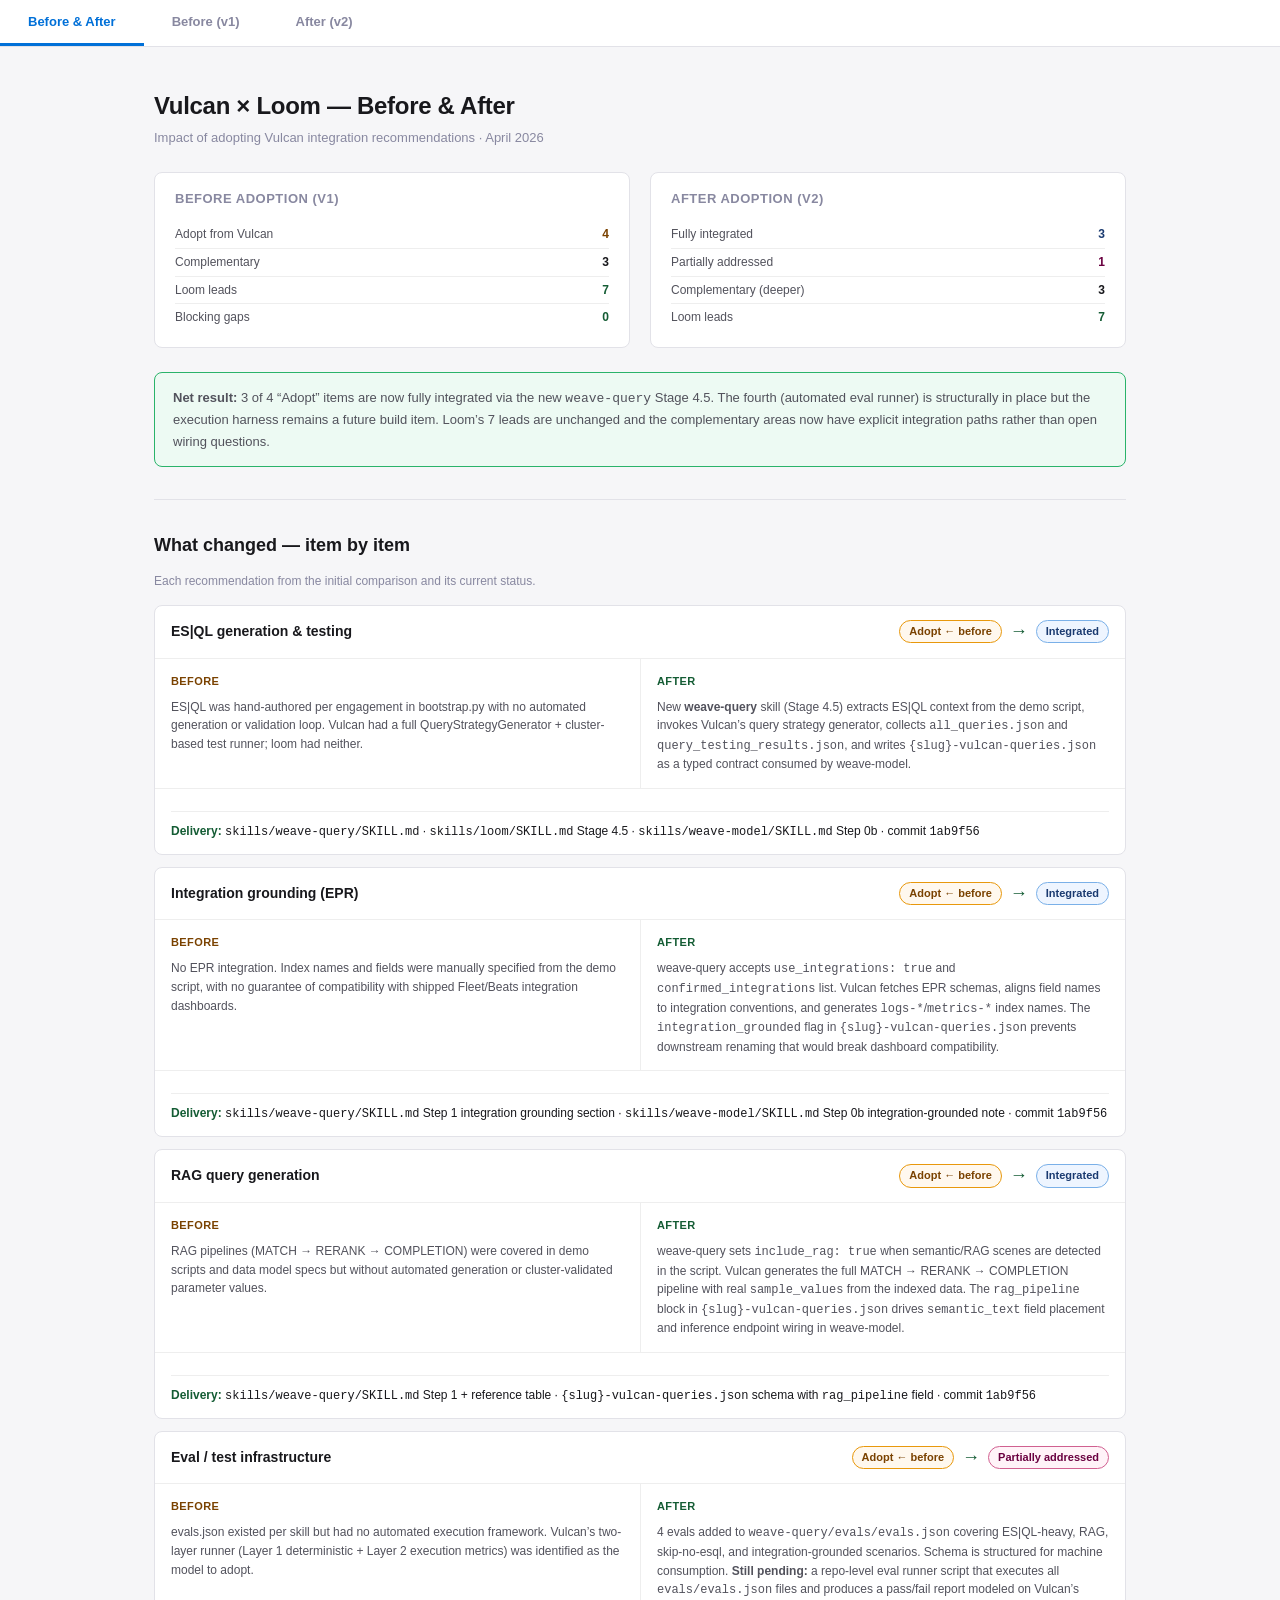
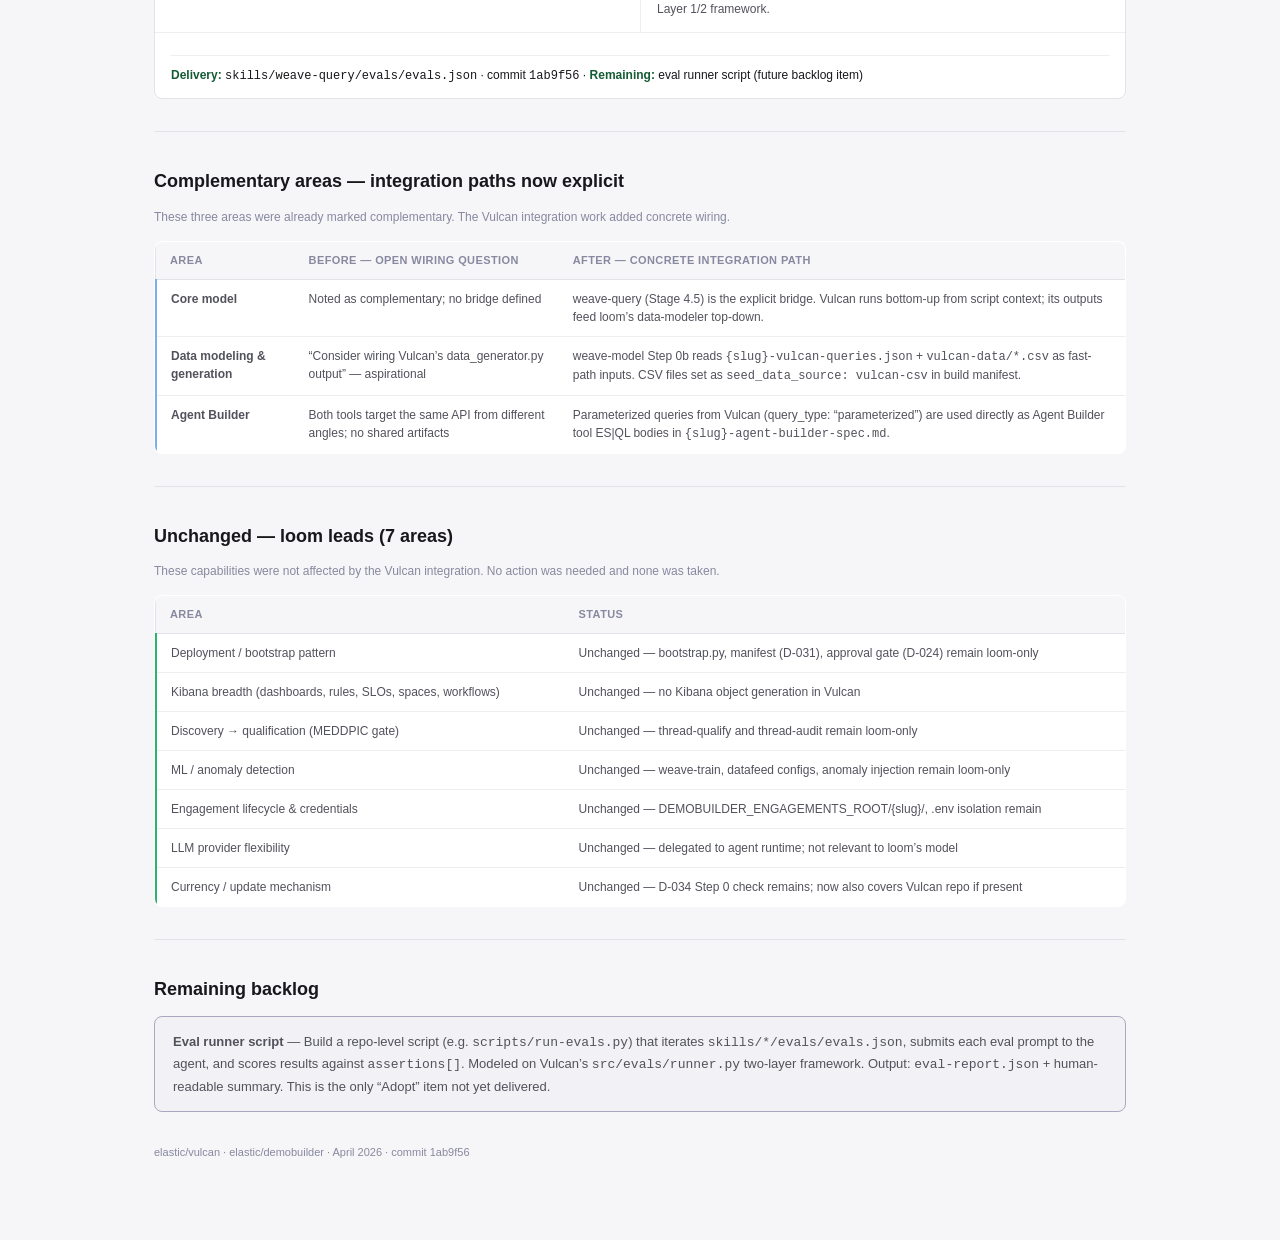
==== docs/vulcan-vs-loom-v2.html @ a7dc550b "Rename pipeline: demobuilder → loom (skills, folders, docs) Adopt loom naming scheme inspired by wea" ====
<!DOCTYPE html>
<html lang="en">
<head>
<meta charset="UTF-8">
<meta name="viewport" content="width=device-width, initial-scale=1.0">
<title>Vulcan vs Loom — Before &amp; After Adoption · April 2026</title>
<style>
  *, *::before, *::after { box-sizing: border-box; margin: 0; padding: 0; }

  :root {
    --bg:         #f6f6f8;
    --surface:    #ffffff;
    --border:     #e2e2e8;
    --border-sm:  #eeeeee;
    --text:       #18181c;
    --text-2:     #52525c;
    --text-3:     #8888a0;
    --accent:     #0070d8;

    --warn-bg:    #fff8ee;
    --warn-bd:    #e8980c;
    --warn-text:  #7a4200;

    --ok-bg:      #edfaf3;
    --ok-bd:      #2ab36a;
    --ok-text:    #145c34;

    --neu-bg:     #f2f2f6;
    --neu-bd:     #a8a8c0;
    --neu-text:   #38384e;

    --blue-bg:    #eef5ff;
    --blue-bd:    #7ab0e8;
    --blue-text:  #1a3a70;

    --partial-bg: #fff3f8;
    --partial-bd: #d06090;
    --partial-text:#6a0040;

    font-size: 14px;
    color: var(--text);
    background: var(--bg);
    font-family: -apple-system, BlinkMacSystemFont, "Segoe UI", Helvetica, Arial, sans-serif;
    line-height: 1.55;
  }

  body { padding: 0 0 80px; }
  .page { max-width: 1020px; margin: 0 auto; padding: 0 24px; }

  /* ── Nav tabs ── */
  .tab-nav {
    position: sticky;
    top: 0;
    z-index: 10;
    background: var(--surface);
    border-bottom: 1px solid var(--border);
    display: flex;
    gap: 0;
  }
  .tab-btn {
    padding: 14px 28px;
    font-size: 13px;
    font-weight: 600;
    border: none;
    background: transparent;
    cursor: pointer;
    color: var(--text-3);
    border-bottom: 3px solid transparent;
    transition: color 0.15s;
  }
  .tab-btn.active { color: var(--accent); border-bottom-color: var(--accent); }
  .tab-btn:hover:not(.active) { color: var(--text-2); }
  .tab-pane { display: none; padding-top: 40px; }
  .tab-pane.active { display: block; }

  /* ── Typography ── */
  h1 { font-size: 24px; font-weight: 700; letter-spacing: -0.3px; }
  h2 { font-size: 18px; font-weight: 650; margin-top: 36px; margin-bottom: 12px; }
  h3 { font-size: 14px; font-weight: 650; margin-bottom: 8px; }
  .subtitle { font-size: 13px; color: var(--text-3); margin-top: 4px; }
  .section-sub { font-size: 12px; color: var(--text-3); margin-bottom: 14px; }
  hr { border: none; border-top: 1px solid var(--border); margin: 32px 0; }

  /* ── Stats ── */
  .stats { display: grid; grid-template-columns: repeat(4, 1fr); gap: 12px; margin: 20px 0; }
  .stat { background: var(--surface); border: 1px solid var(--border); border-radius: 8px; padding: 14px 16px; }
  .stat-value { font-size: 28px; font-weight: 700; line-height: 1; }
  .stat-label { font-size: 11px; color: var(--text-3); margin-top: 4px; text-transform: uppercase; letter-spacing: 0.5px; }
  .stat.warn   .stat-value { color: var(--warn-text); }
  .stat.ok     .stat-value { color: var(--ok-text); }
  .stat.blue   .stat-value { color: var(--blue-text); }
  .stat.partial .stat-value { color: var(--partial-text); }

  /* ── Callout ── */
  .callout { border-radius: 8px; padding: 14px 18px; font-size: 13px; line-height: 1.65; border: 1px solid; }
  .callout.blue    { background: var(--blue-bg);    border-color: var(--blue-bd);    color: var(--text-2); }
  .callout.ok      { background: var(--ok-bg);      border-color: var(--ok-bd);      color: var(--text-2); }
  .callout.neutral { background: var(--neu-bg);     border-color: var(--neu-bd);     color: var(--text-2); }

  /* ── Pills ── */
  .pill { display: inline-block; font-size: 11px; font-weight: 600; padding: 2px 9px; border-radius: 20px; white-space: nowrap; border: 1px solid; }
  .pill.warn    { background: var(--warn-bg);    color: var(--warn-text);    border-color: var(--warn-bd); }
  .pill.ok      { background: var(--ok-bg);      color: var(--ok-text);      border-color: var(--ok-bd); }
  .pill.neu     { background: var(--neu-bg);     color: var(--neu-text);     border-color: var(--neu-bd); }
  .pill.blue    { background: var(--blue-bg);    color: var(--blue-text);    border-color: var(--blue-bd); }
  .pill.partial { background: var(--partial-bg); color: var(--partial-text); border-color: var(--partial-bd); }

  /* ── Cards ── */
  .card { background: var(--surface); border: 1px solid var(--border); border-radius: 8px; overflow: hidden; margin-bottom: 12px; }
  .card-header { display: flex; align-items: center; justify-content: space-between; padding: 12px 16px; border-bottom: 1px solid var(--border-sm); }
  .card-title { font-size: 14px; font-weight: 600; }
  .card-body { padding: 14px 16px; }
  .card-cols { display: grid; grid-template-columns: 1fr 1fr; gap: 20px; }
  .col-label { font-size: 11px; font-weight: 700; text-transform: uppercase; letter-spacing: 0.4px; color: var(--text-3); margin-bottom: 4px; }
  .col-text  { font-size: 12px; color: var(--text-2); line-height: 1.55; }
  .rec-row { margin-top: 12px; padding-top: 12px; border-top: 1px solid var(--border-sm); }
  .rec-label { font-size: 11px; font-weight: 700; text-transform: uppercase; letter-spacing: 0.4px; color: var(--text-3); margin-bottom: 3px; }
  .rec-text  { font-size: 12px; color: var(--text); line-height: 1.55; }

  /* ── Delta card (before/after) ── */
  .delta-card { background: var(--surface); border: 1px solid var(--border); border-radius: 8px; overflow: hidden; margin-bottom: 12px; }
  .delta-header { display: flex; align-items: center; justify-content: space-between; padding: 12px 16px; border-bottom: 1px solid var(--border-sm); }
  .delta-title { font-size: 14px; font-weight: 600; }
  .delta-body { display: grid; grid-template-columns: 1fr 1fr; }
  .delta-col { padding: 14px 16px; }
  .delta-col + .delta-col { border-left: 1px solid var(--border-sm); }
  .delta-col-label { font-size: 11px; font-weight: 700; text-transform: uppercase; letter-spacing: 0.4px; margin-bottom: 8px; }
  .delta-col.before .delta-col-label { color: var(--warn-text); }
  .delta-col.after  .delta-col-label { color: var(--ok-text); }
  .delta-text { font-size: 12px; color: var(--text-2); line-height: 1.55; }
  .delta-change { margin-top: 10px; padding-top: 10px; border-top: 1px solid var(--border-sm); font-size: 12px; color: var(--text); }
  .delta-change strong { color: var(--ok-text); }

  /* ── Tables ── */
  .tbl-wrap { overflow-x: auto; }
  table { width: 100%; border-collapse: collapse; font-size: 12px; background: var(--surface); border: 1px solid var(--border); border-radius: 8px; overflow: hidden; }
  th { text-align: left; padding: 10px 14px; font-size: 11px; font-weight: 700; text-transform: uppercase; letter-spacing: 0.4px; color: var(--text-3); background: var(--bg); border-bottom: 1px solid var(--border); }
  td { padding: 10px 14px; border-bottom: 1px solid var(--border-sm); color: var(--text-2); vertical-align: top; line-height: 1.5; }
  tr:last-child td { border-bottom: none; }
  tr.ok   td:first-child { border-left: 3px solid var(--ok-bd); }
  tr.warn td:first-child { border-left: 3px solid var(--warn-bd); }
  tr.neu  td:first-child { border-left: 3px solid var(--neu-bd); }
  tr.blue td:first-child { border-left: 3px solid var(--blue-bd); }
  tr.partial td:first-child { border-left: 3px solid var(--partial-bd); }

  /* ── Architecture grid ── */
  .arch-grid { display: grid; grid-template-columns: repeat(3, 1fr); gap: 12px; }
  .arch-card { background: var(--surface); border: 1px solid var(--border); border-radius: 8px; padding: 14px 16px; }
  .arch-title { font-size: 13px; font-weight: 600; margin-bottom: 6px; }
  .arch-owner { font-size: 11px; font-weight: 700; text-transform: uppercase; letter-spacing: 0.4px; color: var(--text-3); margin-bottom: 6px; }
  .arch-text  { font-size: 12px; color: var(--text-2); line-height: 1.55; }

  /* ── Diff columns ── */
  .diff-grid { display: grid; grid-template-columns: 1fr 1fr; gap: 24px; }
  .bullet-list { list-style: none; padding: 0; }
  .bullet-list li { display: flex; gap: 8px; font-size: 12px; color: var(--text-2); margin-bottom: 6px; line-height: 1.5; }
  .bullet-list li::before { content: "—"; color: var(--text-3); flex-shrink: 0; }

  /* ── Summary banner ── */
  .summary-bar { display: grid; grid-template-columns: 1fr 1fr; gap: 20px; margin-bottom: 24px; }
  .summary-col { border: 1px solid var(--border); border-radius: 8px; padding: 16px 20px; background: var(--surface); }
  .summary-col h3 { font-size: 13px; color: var(--text-3); text-transform: uppercase; letter-spacing: 0.5px; font-weight: 600; margin-bottom: 12px; }
  .summary-row { display: flex; justify-content: space-between; font-size: 12px; padding: 4px 0; border-bottom: 1px solid var(--border-sm); }
  .summary-row:last-child { border-bottom: none; }
  .summary-row .lbl { color: var(--text-2); }
  .summary-row .val { font-weight: 600; }
  .val.warn { color: var(--warn-text); }
  .val.ok   { color: var(--ok-text); }
  .val.blue { color: var(--blue-text); }
  .val.partial { color: var(--partial-text); }

  .arrow { font-size: 18px; color: var(--ok-text); }

  .footer { font-size: 11px; color: var(--text-3); margin-top: 32px; padding-bottom: 20px; }

  @media (max-width: 680px) {
    .stats { grid-template-columns: repeat(2, 1fr); }
    .card-cols, .delta-body, .arch-grid, .diff-grid, .summary-bar { grid-template-columns: 1fr; }
    .delta-col + .delta-col { border-left: none; border-top: 1px solid var(--border-sm); }
  }
</style>
</head>
<body>

<!-- Tab nav -->
<div class="tab-nav">
  <button class="tab-btn active" onclick="showTab('delta')">Before &amp; After</button>
  <button class="tab-btn" onclick="showTab('before')">Before (v1)</button>
  <button class="tab-btn" onclick="showTab('after')">After (v2)</button>
</div>

<!-- ═══════════════════════════════════════════════════════════ DELTA TAB -->
<div id="tab-delta" class="tab-pane active">
<div class="page">

  <h1>Vulcan &times; Loom &mdash; Before &amp; After</h1>
  <p class="subtitle">Impact of adopting Vulcan integration recommendations &middot; April 2026</p>

  <!-- Summary bar -->
  <div style="margin: 24px 0;">
    <div class="summary-bar">
      <div class="summary-col">
        <h3>Before adoption (v1)</h3>
        <div class="summary-row"><span class="lbl">Adopt from Vulcan</span><span class="val warn">4</span></div>
        <div class="summary-row"><span class="lbl">Complementary</span><span class="val">3</span></div>
        <div class="summary-row"><span class="lbl">Loom leads</span><span class="val ok">7</span></div>
        <div class="summary-row"><span class="lbl">Blocking gaps</span><span class="val ok">0</span></div>
      </div>
      <div class="summary-col">
        <h3>After adoption (v2)</h3>
        <div class="summary-row"><span class="lbl">Fully integrated</span><span class="val blue">3</span></div>
        <div class="summary-row"><span class="lbl">Partially addressed</span><span class="val partial">1</span></div>
        <div class="summary-row"><span class="lbl">Complementary (deeper)</span><span class="val">3</span></div>
        <div class="summary-row"><span class="lbl">Loom leads</span><span class="val ok">7</span></div>
      </div>
    </div>
    <div class="callout ok" style="margin-top:12px;">
      <strong>Net result:</strong> 3 of 4 &ldquo;Adopt&rdquo; items are now fully integrated via the new
      <code>weave-query</code> Stage 4.5. The fourth (automated eval runner) is structurally
      in place but the execution harness remains a future build item. Loom&rsquo;s 7 leads are
      unchanged and the complementary areas now have explicit integration paths rather than open wiring questions.
    </div>
  </div>

  <hr>
  <h2 style="margin-top:0">What changed — item by item</h2>
  <p class="section-sub">Each recommendation from the initial comparison and its current status.</p>

  <!-- ES|QL -->
  <div class="delta-card">
    <div class="delta-header">
      <span class="delta-title">ES|QL generation &amp; testing</span>
      <span style="display:flex;gap:8px;align-items:center;">
        <span class="pill warn">Adopt ← before</span>
        <span class="arrow">→</span>
        <span class="pill blue">Integrated</span>
      </span>
    </div>
    <div class="delta-body">
      <div class="delta-col before">
        <div class="delta-col-label">Before</div>
        <div class="delta-text">ES|QL was hand-authored per engagement in bootstrap.py with no automated generation or validation loop. Vulcan had a full QueryStrategyGenerator + cluster-based test runner; loom had neither.</div>
      </div>
      <div class="delta-col after">
        <div class="delta-col-label">After</div>
        <div class="delta-text">New <strong>weave-query</strong> skill (Stage 4.5) extracts ES|QL context from the demo script, invokes Vulcan&rsquo;s query strategy generator, collects <code>all_queries.json</code> and <code>query_testing_results.json</code>, and writes <code>{slug}-vulcan-queries.json</code> as a typed contract consumed by weave-model.</div>
      </div>
    </div>
    <div style="padding:12px 16px; border-top:1px solid var(--border-sm);">
      <div class="delta-change"><strong>Delivery:</strong> <code>skills/weave-query/SKILL.md</code> &middot; <code>skills/loom/SKILL.md</code> Stage 4.5 &middot; <code>skills/weave-model/SKILL.md</code> Step 0b &middot; commit <code>1ab9f56</code></div>
    </div>
  </div>

  <!-- Integration grounding -->
  <div class="delta-card">
    <div class="delta-header">
      <span class="delta-title">Integration grounding (EPR)</span>
      <span style="display:flex;gap:8px;align-items:center;">
        <span class="pill warn">Adopt ← before</span>
        <span class="arrow">→</span>
        <span class="pill blue">Integrated</span>
      </span>
    </div>
    <div class="delta-body">
      <div class="delta-col before">
        <div class="delta-col-label">Before</div>
        <div class="delta-text">No EPR integration. Index names and fields were manually specified from the demo script, with no guarantee of compatibility with shipped Fleet/Beats integration dashboards.</div>
      </div>
      <div class="delta-col after">
        <div class="delta-col-label">After</div>
        <div class="delta-text">weave-query accepts <code>use_integrations: true</code> and <code>confirmed_integrations</code> list. Vulcan fetches EPR schemas, aligns field names to integration conventions, and generates <code>logs-*</code>/<code>metrics-*</code> index names. The <code>integration_grounded</code> flag in <code>{slug}-vulcan-queries.json</code> prevents downstream renaming that would break dashboard compatibility.</div>
      </div>
    </div>
    <div style="padding:12px 16px; border-top:1px solid var(--border-sm);">
      <div class="delta-change"><strong>Delivery:</strong> <code>skills/weave-query/SKILL.md</code> Step 1 integration grounding section &middot; <code>skills/weave-model/SKILL.md</code> Step 0b integration-grounded note &middot; commit <code>1ab9f56</code></div>
    </div>
  </div>

  <!-- RAG -->
  <div class="delta-card">
    <div class="delta-header">
      <span class="delta-title">RAG query generation</span>
      <span style="display:flex;gap:8px;align-items:center;">
        <span class="pill warn">Adopt ← before</span>
        <span class="arrow">→</span>
        <span class="pill blue">Integrated</span>
      </span>
    </div>
    <div class="delta-body">
      <div class="delta-col before">
        <div class="delta-col-label">Before</div>
        <div class="delta-text">RAG pipelines (MATCH &rarr; RERANK &rarr; COMPLETION) were covered in demo scripts and data model specs but without automated generation or cluster-validated parameter values.</div>
      </div>
      <div class="delta-col after">
        <div class="delta-col-label">After</div>
        <div class="delta-text">weave-query sets <code>include_rag: true</code> when semantic/RAG scenes are detected in the script. Vulcan generates the full MATCH &rarr; RERANK &rarr; COMPLETION pipeline with real <code>sample_values</code> from the indexed data. The <code>rag_pipeline</code> block in <code>{slug}-vulcan-queries.json</code> drives <code>semantic_text</code> field placement and inference endpoint wiring in weave-model.</div>
      </div>
    </div>
    <div style="padding:12px 16px; border-top:1px solid var(--border-sm);">
      <div class="delta-change"><strong>Delivery:</strong> <code>skills/weave-query/SKILL.md</code> Step 1 + reference table &middot; <code>{slug}-vulcan-queries.json</code> schema with <code>rag_pipeline</code> field &middot; commit <code>1ab9f56</code></div>
    </div>
  </div>

  <!-- Eval -->
  <div class="delta-card">
    <div class="delta-header">
      <span class="delta-title">Eval / test infrastructure</span>
      <span style="display:flex;gap:8px;align-items:center;">
        <span class="pill warn">Adopt ← before</span>
        <span class="arrow">→</span>
        <span class="pill partial">Partially addressed</span>
      </span>
    </div>
    <div class="delta-body">
      <div class="delta-col before">
        <div class="delta-col-label">Before</div>
        <div class="delta-text">evals.json existed per skill but had no automated execution framework. Vulcan&rsquo;s two-layer runner (Layer 1 deterministic + Layer 2 execution metrics) was identified as the model to adopt.</div>
      </div>
      <div class="delta-col after">
        <div class="delta-col-label">After</div>
        <div class="delta-text">4 evals added to <code>weave-query/evals/evals.json</code> covering ES|QL-heavy, RAG, skip-no-esql, and integration-grounded scenarios. Schema is structured for machine consumption. <strong>Still pending:</strong> a repo-level eval runner script that executes all <code>evals/evals.json</code> files and produces a pass/fail report modeled on Vulcan&rsquo;s Layer 1/2 framework.</div>
      </div>
    </div>
    <div style="padding:12px 16px; border-top:1px solid var(--border-sm);">
      <div class="delta-change"><strong>Delivery:</strong> <code>skills/weave-query/evals/evals.json</code> &middot; commit <code>1ab9f56</code> &middot; <strong>Remaining:</strong> eval runner script (future backlog item)</div>
    </div>
  </div>

  <hr>

  <!-- Complementary — what changed -->
  <h2>Complementary areas — integration paths now explicit</h2>
  <p class="section-sub">These three areas were already marked complementary. The Vulcan integration work added concrete wiring.</p>

  <div class="tbl-wrap">
    <table>
      <thead><tr><th>Area</th><th>Before — open wiring question</th><th>After — concrete integration path</th></tr></thead>
      <tbody>
        <tr class="blue">
          <td><strong>Core model</strong></td>
          <td>Noted as complementary; no bridge defined</td>
          <td>weave-query (Stage 4.5) is the explicit bridge. Vulcan runs bottom-up from script context; its outputs feed loom&rsquo;s data-modeler top-down.</td>
        </tr>
        <tr class="blue">
          <td><strong>Data modeling &amp; generation</strong></td>
          <td>&ldquo;Consider wiring Vulcan&rsquo;s data_generator.py output&rdquo; — aspirational</td>
          <td>weave-model Step 0b reads <code>{slug}-vulcan-queries.json</code> + <code>vulcan-data/*.csv</code> as fast-path inputs. CSV files set as <code>seed_data_source: vulcan-csv</code> in build manifest.</td>
        </tr>
        <tr class="blue">
          <td><strong>Agent Builder</strong></td>
          <td>Both tools target the same API from different angles; no shared artifacts</td>
          <td>Parameterized queries from Vulcan (query_type: &ldquo;parameterized&rdquo;) are used directly as Agent Builder tool ES|QL bodies in <code>{slug}-agent-builder-spec.md</code>.</td>
        </tr>
      </tbody>
    </table>
  </div>

  <hr>

  <!-- Unchanged -->
  <h2>Unchanged — loom leads (7 areas)</h2>
  <p class="section-sub">These capabilities were not affected by the Vulcan integration. No action was needed and none was taken.</p>
  <div class="tbl-wrap">
    <table>
      <thead><tr><th>Area</th><th>Status</th></tr></thead>
      <tbody>
        <tr class="ok"><td>Deployment / bootstrap pattern</td><td>Unchanged &mdash; bootstrap.py, manifest (D-031), approval gate (D-024) remain loom-only</td></tr>
        <tr class="ok"><td>Kibana breadth (dashboards, rules, SLOs, spaces, workflows)</td><td>Unchanged &mdash; no Kibana object generation in Vulcan</td></tr>
        <tr class="ok"><td>Discovery &rarr; qualification (MEDDPIC gate)</td><td>Unchanged &mdash; thread-qualify and thread-audit remain loom-only</td></tr>
        <tr class="ok"><td>ML / anomaly detection</td><td>Unchanged &mdash; weave-train, datafeed configs, anomaly injection remain loom-only</td></tr>
        <tr class="ok"><td>Engagement lifecycle &amp; credentials</td><td>Unchanged &mdash; DEMOBUILDER_ENGAGEMENTS_ROOT/{slug}/, .env isolation remain</td></tr>
        <tr class="ok"><td>LLM provider flexibility</td><td>Unchanged &mdash; delegated to agent runtime; not relevant to loom&rsquo;s model</td></tr>
        <tr class="ok"><td>Currency / update mechanism</td><td>Unchanged &mdash; D-034 Step 0 check remains; now also covers Vulcan repo if present</td></tr>
      </tbody>
    </table>
  </div>

  <hr>
  <h2>Remaining backlog</h2>
  <div class="callout neutral">
    <strong>Eval runner script</strong> &mdash; Build a repo-level script (e.g. <code>scripts/run-evals.py</code>) that iterates
    <code>skills/*/evals/evals.json</code>, submits each eval prompt to the agent, and scores results against
    <code>assertions[]</code>. Modeled on Vulcan&rsquo;s <code>src/evals/runner.py</code> two-layer framework.
    Output: <code>eval-report.json</code> + human-readable summary. This is the only &ldquo;Adopt&rdquo;
    item not yet delivered.
  </div>

  <p class="footer">elastic/vulcan &middot; elastic/demobuilder &middot; April 2026 &middot; commit 1ab9f56</p>
</div>
</div><!-- end delta tab -->

<!-- ═══════════════════════════════════════════════════════════ BEFORE TAB -->
<div id="tab-before" class="tab-pane">
<div class="page">

  <h1>Vulcan vs Loom &mdash; Before</h1>
  <p class="subtitle">Initial comparison · elastic/vulcan · elastic/demobuilder · April 2026</p>

  <div class="stats">
    <div class="stat warn"><div class="stat-value">4</div><div class="stat-label">Adopt from Vulcan</div></div>
    <div class="stat"><div class="stat-value">3</div><div class="stat-label">Complementary</div></div>
    <div class="stat ok"><div class="stat-value">7</div><div class="stat-label">Loom leads</div></div>
    <div class="stat ok"><div class="stat-value">0</div><div class="stat-label">Blocking gaps</div></div>
  </div>

  <hr>
  <h2 style="margin-top:0">Summary</h2>
  <div class="callout blue">
    Vulcan and loom solve overlapping but distinct problems. <strong>Vulcan</strong> is an LLM-powered
    data + ES|QL generator oriented around rapid Agent Builder prototyping from a single prompt.
    <strong>Loom</strong> is a structured SA pipeline that converts customer discovery through
    qualification, scripting, data modeling, and full-stack deployment into a persistent demo environment.
    They are most powerful used together, not as alternatives.
  </div>

  <hr>
  <h2>Adopt from Vulcan &mdash; 4 areas</h2>
  <p class="section-sub">Capabilities where Vulcan was materially ahead and adoption would fill real gaps.</p>

  <div class="card">
    <div class="card-header"><span class="card-title">ES|QL generation &amp; testing</span><span class="pill warn">Adopt from Vulcan</span></div>
    <div class="card-body">
      <div class="card-cols">
        <div><div class="col-label">Vulcan</div><div class="col-text">First-class. QueryStrategyGenerator, parameterized ES|QL, RAG pipelines, query_test_runner validates against cluster, compliance checker auto-repairs.</div></div>
        <div><div class="col-label">Loom</div><div class="col-text">ES|QL appears in demo scripts and bootstrap.py but is hand-authored per engagement &mdash; no automated generation or validation loop.</div></div>
      </div>
      <div class="rec-row"><div class="rec-label">Recommendation</div><div class="rec-text"><strong>High priority.</strong> Adopt Vulcan&rsquo;s ES|QL generation + test runner as input to weave-model.</div></div>
    </div>
  </div>

  <div class="card">
    <div class="card-header"><span class="card-title">Integration grounding (EPR)</span><span class="pill warn">Adopt from Vulcan</span></div>
    <div class="card-body">
      <div class="card-cols">
        <div><div class="col-label">Vulcan</div><div class="col-text">Fetches Elastic Package Registry, aligns field names to integration schemas, auto-names indices to logs-*/metrics-* for integration dashboard compatibility.</div></div>
        <div><div class="col-label">Loom</div><div class="col-text">No EPR integration. Index names and fields manually specified from the demo script.</div></div>
      </div>
      <div class="rec-row"><div class="rec-label">Recommendation</div><div class="rec-text"><strong>Medium priority.</strong> When a demo involves Fleet/Beats integrations, Vulcan&rsquo;s EPR grounding ensures generated data is compatible with shipped integration dashboards.</div></div>
    </div>
  </div>

  <div class="card">
    <div class="card-header"><span class="card-title">Eval / test infrastructure</span><span class="pill warn">Adopt from Vulcan</span></div>
    <div class="card-body">
      <div class="card-cols">
        <div><div class="col-label">Vulcan</div><div class="col-text">Formal eval framework: Layer 1 (deterministic validation) + Layer 2 (execution metrics). pytest suite, HTML eval reports, query_testing_results.json per demo.</div></div>
        <div><div class="col-label">Loom</div><div class="col-text">evals.json per skill (prompt + expected_output + assertions). No automated execution framework &mdash; evals are manual/LLM-reviewed.</div></div>
      </div>
      <div class="rec-row"><div class="rec-label">Recommendation</div><div class="rec-text"><strong>Medium priority.</strong> Adopt Vulcan&rsquo;s two-layer eval runner pattern for automated skill regression testing.</div></div>
    </div>
  </div>

  <div class="card">
    <div class="card-header"><span class="card-title">RAG query generation</span><span class="pill warn">Adopt from Vulcan</span></div>
    <div class="card-body">
      <div class="card-cols">
        <div><div class="col-label">Vulcan</div><div class="col-text">Explicit MATCH &rarr; RERANK &rarr; COMPLETION pipeline generation. Parameterized RAG queries with real sample values from indexed data.</div></div>
        <div><div class="col-label">Loom</div><div class="col-text">RAG covered in script + data model (semantic_text, EIS endpoints). No automated RAG query generation or cluster validation.</div></div>
      </div>
      <div class="rec-row"><div class="rec-label">Recommendation</div><div class="rec-text"><strong>Medium priority.</strong> Vulcan&rsquo;s parameterized RAG query generation with cluster-validated outputs would improve weave-model for semantic/search demos.</div></div>
    </div>
  </div>

  <hr>
  <h2>Complementary &mdash; 3 areas</h2>
  <p class="section-sub">Where each tool solved a different part of the same problem. Integration paths were open questions.</p>

  <div class="card">
    <div class="card-header"><span class="card-title">Core model</span><span class="pill neu">Complementary</span></div>
    <div class="card-body">
      <div class="card-cols">
        <div><div class="col-label">Vulcan</div><div class="col-text">Streamlit app + LLM Python codegen. Prompt &rarr; data_generator.py + query_generator.py modules.</div></div>
        <div><div class="col-label">Loom</div><div class="col-text">Agent skill pipeline. Discovery notes &rarr; structured JSON &rarr; bootstrap.py via SKILL.md instructions.</div></div>
      </div>
      <div class="rec-row"><div class="rec-label">Integration path</div><div class="rec-text">Different layers. Vulcan generates the data layer bottom-up from a prompt; loom builds top-down from customer discovery. Bridge was not yet defined.</div></div>
    </div>
  </div>

  <div class="card">
    <div class="card-header"><span class="card-title">Data modeling &amp; generation</span><span class="pill neu">Complementary</span></div>
    <div class="card-body">
      <div class="card-cols">
        <div><div class="col-label">Vulcan</div><div class="col-text">LLM-generated pandas DataFrames &rarr; CSV &rarr; bulk index. Infers mappings from dtypes. semantic_text + inference id. TSDS/lookup/data_stream modes.</div></div>
        <div><div class="col-label">Loom</div><div class="col-text">weave-model produces explicit JSON mappings + seed data spec. Hot-only ILM default. EIS for inference.</div></div>
      </div>
      <div class="rec-row"><div class="rec-label">Integration path</div><div class="rec-text">Consider wiring Vulcan&rsquo;s data_generator.py output into loom&rsquo;s data-model spec as an optional input path. (Aspirational — not yet implemented.)</div></div>
    </div>
  </div>

  <div class="card">
    <div class="card-header"><span class="card-title">Agent Builder</span><span class="pill neu">Complementary</span></div>
    <div class="card-body">
      <div class="card-cols">
        <div><div class="col-label">Vulcan</div><div class="col-text">Primary focus. ES|QL tool generation + deploy via /api/agent_builder.</div></div>
        <div><div class="col-label">Loom</div><div class="col-text">First-class via weave-agent + deploy step 13. Full lifecycle: design &rarr; spec &rarr; deploy &rarr; teardown &rarr; cost visibility.</div></div>
      </div>
      <div class="rec-row"><div class="rec-label">Integration path</div><div class="rec-text">Vulcan and loom target the same Agent Builder API from different angles but shared no artifacts.</div></div>
    </div>
  </div>

  <hr>
  <h2>Loom leads &mdash; 7 areas</h2>
  <div class="tbl-wrap"><table>
    <thead><tr><th>Dimension</th><th>What loom had</th><th>Vulcan</th></tr></thead>
    <tbody>
      <tr class="ok"><td>Deployment / bootstrap pattern</td><td>Single idempotent bootstrap.py, manifest (D-031), approval gate (D-024)</td><td>Not present</td></tr>
      <tr class="ok"><td>Kibana breadth</td><td>Spaces, dashboards, SLOs, alerting, SIEM rules, Workflows, Cases, Connectors</td><td>Not present</td></tr>
      <tr class="ok"><td>Discovery &rarr; qualification</td><td>MEDDPIC gate, platform audit, pipeline stops if not_qualified</td><td>Not present</td></tr>
      <tr class="ok"><td>ML / anomaly detection</td><td>weave-train, datafeed configs, anomaly injection</td><td>Not present</td></tr>
      <tr class="ok"><td>Engagement lifecycle</td><td>DEMOBUILDER_ENGAGEMENTS_ROOT/{slug}/, .env per customer</td><td>Not present</td></tr>
      <tr class="ok"><td>LLM provider flexibility</td><td>Delegated to agent runtime</td><td>Not present</td></tr>
      <tr class="ok"><td>Currency / update mechanism</td><td>D-034 Step 0 currency check</td><td>Not present</td></tr>
    </tbody>
  </table></div>

  <p class="footer">Initial comparison &middot; elastic/vulcan &middot; elastic/demobuilder &middot; April 2026</p>
</div>
</div><!-- end before tab -->

<!-- ═══════════════════════════════════════════════════════════ AFTER TAB -->
<div id="tab-after" class="tab-pane">
<div class="page">

  <h1>Vulcan vs Loom &mdash; After</h1>
  <p class="subtitle">Post-adoption state &middot; elastic/vulcan &middot; elastic/demobuilder &middot; April 2026 &middot; commit 1ab9f56</p>

  <div class="stats">
    <div class="stat blue"><div class="stat-value">3</div><div class="stat-label">Fully integrated</div></div>
    <div class="stat partial"><div class="stat-value">1</div><div class="stat-label">Partially addressed</div></div>
    <div class="stat"><div class="stat-value">3</div><div class="stat-label">Complementary</div></div>
    <div class="stat ok"><div class="stat-value">7</div><div class="stat-label">Loom leads</div></div>
  </div>

  <hr>
  <h2 style="margin-top:0">Summary</h2>
  <div class="callout ok">
    3 of 4 &ldquo;Adopt&rdquo; items are now fully integrated. The new <strong>weave-query</strong>
    skill (Stage 4.5) bridges Vulcan&rsquo;s bottom-up data + ES|QL generation into loom&rsquo;s
    pipeline, consuming validated queries, integration-grounded data, and RAG pipelines upstream of
    weave-model. Complementary areas have explicit integration paths. Loom&rsquo;s 7 leads
    are unchanged.
  </div>

  <hr>
  <h2>Integrated &mdash; 3 areas</h2>
  <p class="section-sub">Previously &ldquo;Adopt from Vulcan&rdquo; &mdash; now delivered via weave-query and weave-model updates.</p>

  <div class="card">
    <div class="card-header"><span class="card-title">ES|QL generation &amp; testing</span><span class="pill blue">Integrated</span></div>
    <div class="card-body">
      <div class="card-cols">
        <div><div class="col-label">Vulcan</div><div class="col-text">QueryStrategyGenerator produces parameterized ES|QL. query_test_runner validates against cluster. Results in <code>all_queries.json</code> + <code>query_testing_results.json</code>.</div></div>
        <div><div class="col-label">Loom</div><div class="col-text">weave-query (Stage 4.5) extracts context from the demo script, invokes Vulcan, collects results, and writes <code>{slug}-vulcan-queries.json</code>. weave-model Step 0b reads this as a fast path.</div></div>
      </div>
      <div class="rec-row"><div class="rec-label">Delivered in</div><div class="rec-text"><code>skills/weave-query/SKILL.md</code> &middot; <code>skills/weave-model/SKILL.md</code> Step 0b &middot; orchestrator Stage 4.5</div></div>
    </div>
  </div>

  <div class="card">
    <div class="card-header"><span class="card-title">Integration grounding (EPR)</span><span class="pill blue">Integrated</span></div>
    <div class="card-body">
      <div class="card-cols">
        <div><div class="col-label">Vulcan</div><div class="col-text">EPR fetch, field alignment, logs-*/metrics-* naming for Fleet/Beats integrations. Shipped integration dashboards apply automatically when field names match.</div></div>
        <div><div class="col-label">Loom</div><div class="col-text">weave-query supports <code>use_integrations: true</code> + <code>confirmed_integrations[]</code>. <code>integration_grounded: true</code> flag in <code>{slug}-vulcan-queries.json</code> prevents downstream field renaming.</div></div>
      </div>
      <div class="rec-row"><div class="rec-label">Delivered in</div><div class="rec-text"><code>skills/weave-query/SKILL.md</code> Step 1 + Step 5 schema &middot; <code>skills/weave-model/SKILL.md</code> integration-grounded note</div></div>
    </div>
  </div>

  <div class="card">
    <div class="card-header"><span class="card-title">RAG query generation</span><span class="pill blue">Integrated</span></div>
    <div class="card-body">
      <div class="card-cols">
        <div><div class="col-label">Vulcan</div><div class="col-text">MATCH &rarr; RERANK &rarr; COMPLETION pipeline generation. Parameterized RAG queries with real <code>sample_values</code> from indexed data.</div></div>
        <div><div class="col-label">Loom</div><div class="col-text">weave-query sets <code>include_rag: true</code> for semantic/RAG scenes. <code>rag_pipeline</code> block in <code>{slug}-vulcan-queries.json</code> drives <code>semantic_text</code> field placement and inference endpoint wiring in weave-model.</div></div>
      </div>
      <div class="rec-row"><div class="rec-label">Delivered in</div><div class="rec-text"><code>skills/weave-query/SKILL.md</code> Step 1 + query type reference table &middot; <code>{slug}-vulcan-queries.json</code> schema <code>rag_pipeline</code> field</div></div>
    </div>
  </div>

  <hr>
  <h2>Partially addressed &mdash; 1 area</h2>

  <div class="card">
    <div class="card-header"><span class="card-title">Eval / test infrastructure</span><span class="pill partial">Partially addressed</span></div>
    <div class="card-body">
      <div class="card-cols">
        <div><div class="col-label">What was delivered</div><div class="col-text">4 evals added to <code>weave-query/evals/evals.json</code>. Schema structured for machine consumption. Coverage: ES|QL-heavy, RAG/search, skip-no-esql, integration-grounded scenarios.</div></div>
        <div><div class="col-label">Still pending</div><div class="col-text">Repo-level eval runner script (<code>scripts/run-evals.py</code>) that executes all <code>skills/*/evals/evals.json</code> files and scores results against <code>assertions[]</code> &mdash; modeled on Vulcan&rsquo;s two-layer framework. Future backlog item.</div></div>
      </div>
    </div>
  </div>

  <hr>
  <h2>Complementary &mdash; 3 areas (integration paths now explicit)</h2>

  <div class="card">
    <div class="card-header"><span class="card-title">Core model</span><span class="pill neu">Complementary</span></div>
    <div class="card-body">
      <div class="card-cols">
        <div><div class="col-label">Vulcan</div><div class="col-text">Bottom-up LLM codegen. Prompt &rarr; Python modules &rarr; indexed data.</div></div>
        <div><div class="col-label">Loom</div><div class="col-text">Top-down structured pipeline. Discovery &rarr; script &rarr; data model &rarr; bootstrap.py.</div></div>
      </div>
      <div class="rec-row"><div class="rec-label">Integration path (now explicit)</div><div class="rec-text">weave-query (Stage 4.5) is the bridge. Vulcan runs on script context, produces validated artifacts, loom consumes them in Stage 5.</div></div>
    </div>
  </div>

  <div class="card">
    <div class="card-header"><span class="card-title">Data modeling &amp; generation</span><span class="pill neu">Complementary</span></div>
    <div class="card-body">
      <div class="card-cols">
        <div><div class="col-label">Vulcan</div><div class="col-text">LLM synthetic DataFrames &rarr; CSV &rarr; bulk index. Infers ES mappings from dtypes.</div></div>
        <div><div class="col-label">Loom</div><div class="col-text">Explicit JSON mappings + seed data spec. weave-model Step 0b now reads Vulcan fast path; CSV files set as <code>seed_data_source: vulcan-csv</code> in build manifest.</div></div>
      </div>
      <div class="rec-row"><div class="rec-label">Integration path (now explicit)</div><div class="rec-text">When Vulcan outputs exist, weave-model skips re-deriving index lists and seed data; uses Vulcan&rsquo;s profiled field distributions directly.</div></div>
    </div>
  </div>

  <div class="card">
    <div class="card-header"><span class="card-title">Agent Builder</span><span class="pill neu">Complementary</span></div>
    <div class="card-body">
      <div class="card-cols">
        <div><div class="col-label">Vulcan</div><div class="col-text">ES|QL tool generation; deploys tools + agents via /api/agent_builder.</div></div>
        <div><div class="col-label">Loom</div><div class="col-text">Full lifecycle via weave-agent. Parameterized queries from Vulcan (query_type: &ldquo;parameterized&rdquo;) are now used directly as Agent Builder tool ES|QL bodies.</div></div>
      </div>
      <div class="rec-row"><div class="rec-label">Integration path (now explicit)</div><div class="rec-text">Vulcan&rsquo;s validated parameterized queries feed into the agent-builder-spec directly, removing hand-authoring of tool queries.</div></div>
    </div>
  </div>

  <hr>
  <h2>Loom leads &mdash; 7 areas (unchanged)</h2>
  <div class="tbl-wrap"><table>
    <thead><tr><th>Dimension</th><th>Loom capability</th><th>Vulcan</th></tr></thead>
    <tbody>
      <tr class="ok"><td>Deployment / bootstrap pattern</td><td>Single idempotent bootstrap.py, cluster-resident manifest (D-031), approval gate (D-024)</td><td>Not present</td></tr>
      <tr class="ok"><td>Kibana breadth</td><td>Spaces, dashboards (stable UUIDs), SLOs, alerting, SIEM rules (clone-not-modify D-032), Workflows, Cases, Connectors</td><td>Not present</td></tr>
      <tr class="ok"><td>Discovery &rarr; qualification</td><td>warp-listen &rarr; thread-qualify (MEDDPIC) &rarr; thread-audit; stops if not_qualified</td><td>Not present</td></tr>
      <tr class="ok"><td>ML / anomaly detection</td><td>weave-train, datafeed configs, bootstrap steps 11&ndash;12 deploy, step 14 injects anomalies</td><td>Not present</td></tr>
      <tr class="ok"><td>Engagement lifecycle</td><td>DEMOBUILDER_ENGAGEMENTS_ROOT/{slug}/, .env per customer, multi-session persistence</td><td>Not present</td></tr>
      <tr class="ok"><td>LLM provider flexibility</td><td>Delegated to agent runtime (Cursor / Claude Code)</td><td>Not present</td></tr>
      <tr class="ok"><td>Currency / update mechanism</td><td>D-034 Step 0 currency check; now covers Vulcan repo if present</td><td>Not present</td></tr>
    </tbody>
  </table></div>

  <p class="footer">Post-adoption state &middot; elastic/vulcan &middot; elastic/demobuilder &middot; April 2026 &middot; commit 1ab9f56</p>
</div>
</div><!-- end after tab -->

<script>
  function showTab(name) {
    document.querySelectorAll('.tab-pane').forEach(p => p.classList.remove('active'));
    document.querySelectorAll('.tab-btn').forEach(b => b.classList.remove('active'));
    document.getElementById('tab-' + name).classList.add('active');
    event.currentTarget.classList.add('active');
  }
</script>
</body>
</html>
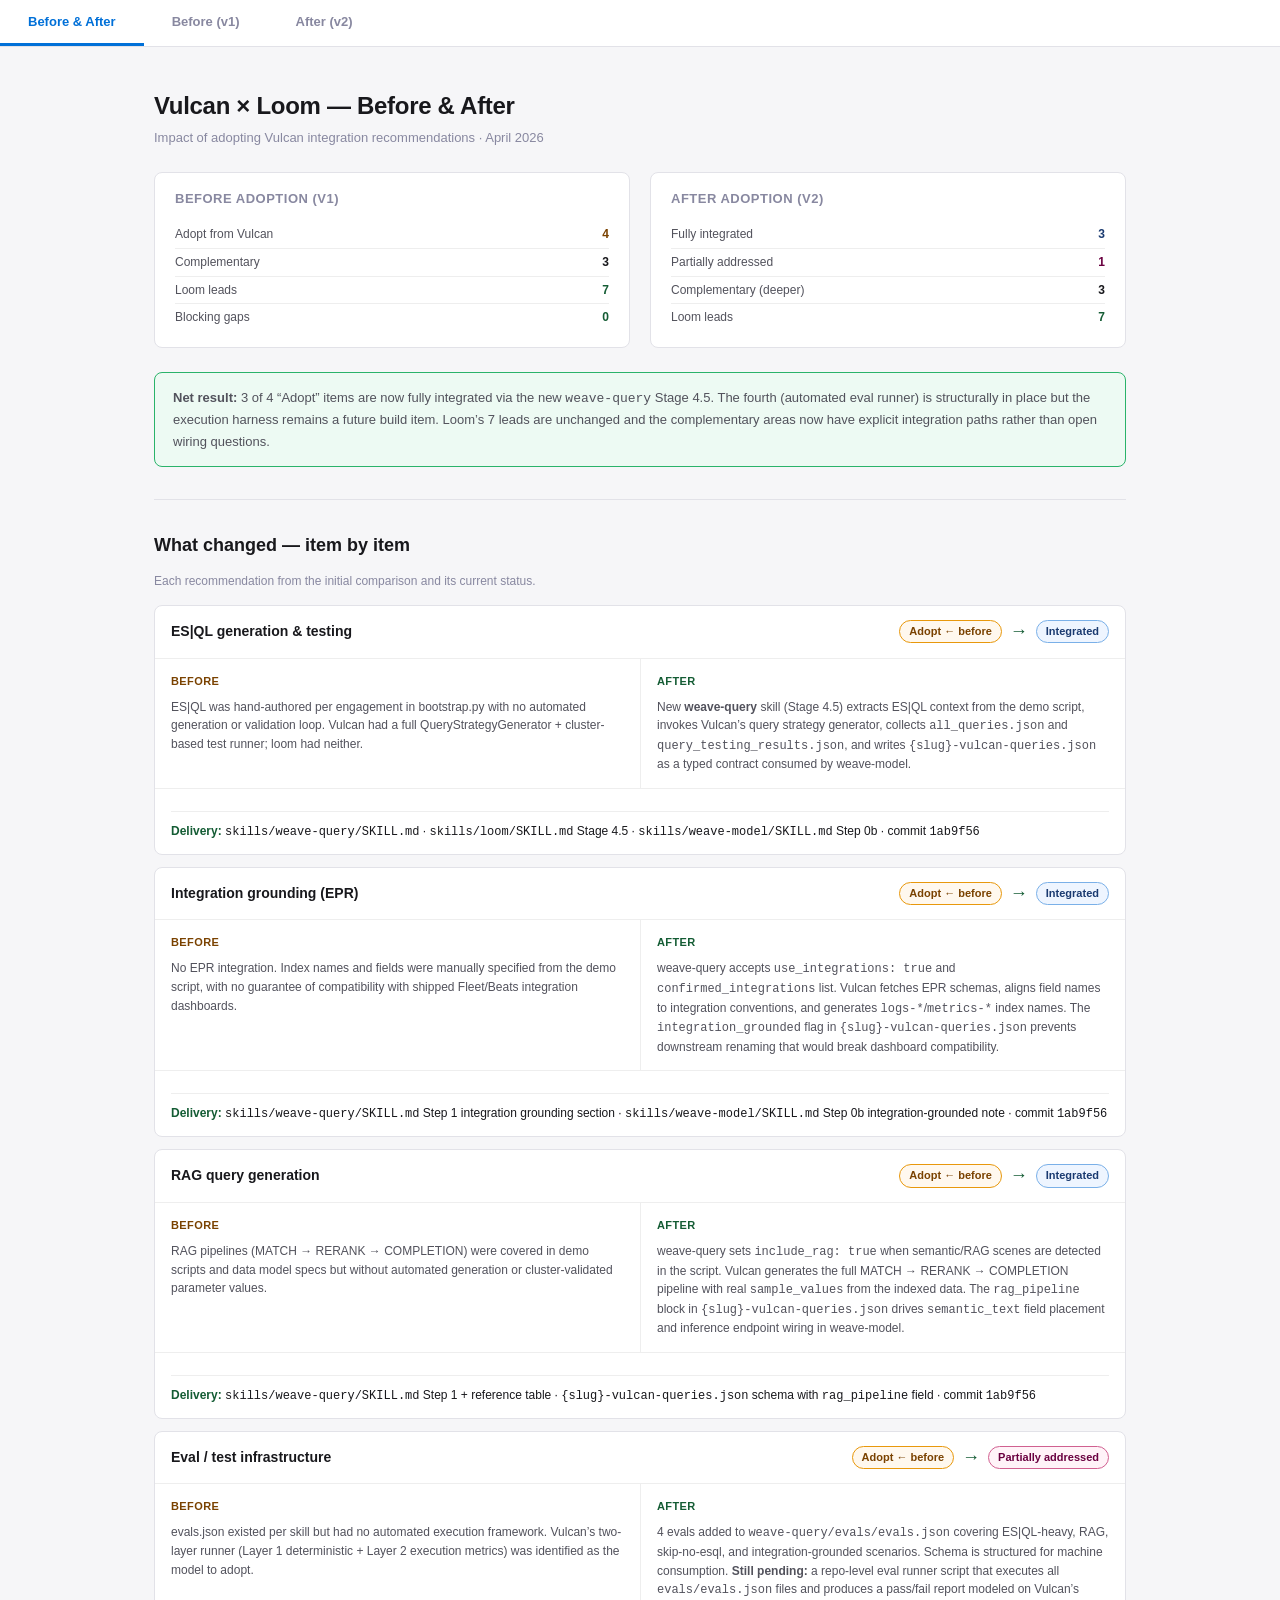
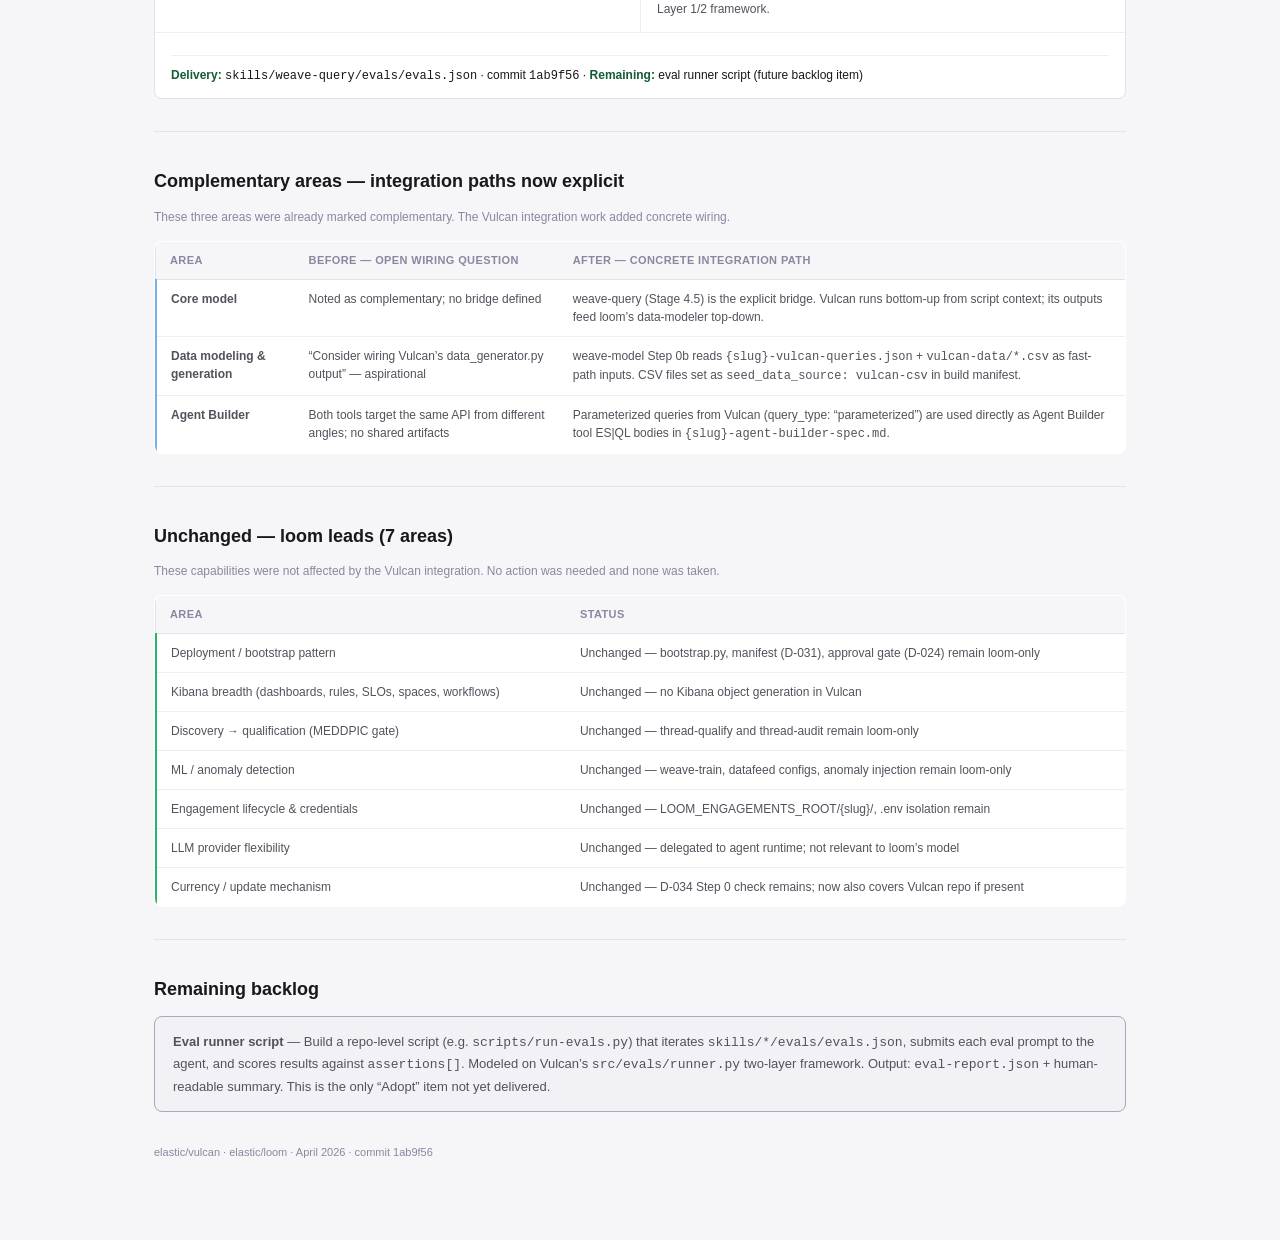
==== commit d76732aa: "Rename runtime identifiers: demobuilder → loom (Phase 2) Breaking changes that affect deployed asset" ====
--- a/docs/vulcan-vs-loom-v2.html
+++ b/docs/vulcan-vs-loom-v2.html
@@ -368,7 +368,7 @@
         <tr class="ok"><td>Kibana breadth (dashboards, rules, SLOs, spaces, workflows)</td><td>Unchanged &mdash; no Kibana object generation in Vulcan</td></tr>
         <tr class="ok"><td>Discovery &rarr; qualification (MEDDPIC gate)</td><td>Unchanged &mdash; thread-qualify and thread-audit remain loom-only</td></tr>
         <tr class="ok"><td>ML / anomaly detection</td><td>Unchanged &mdash; weave-train, datafeed configs, anomaly injection remain loom-only</td></tr>
-        <tr class="ok"><td>Engagement lifecycle &amp; credentials</td><td>Unchanged &mdash; DEMOBUILDER_ENGAGEMENTS_ROOT/{slug}/, .env isolation remain</td></tr>
+        <tr class="ok"><td>Engagement lifecycle &amp; credentials</td><td>Unchanged &mdash; LOOM_ENGAGEMENTS_ROOT/{slug}/, .env isolation remain</td></tr>
         <tr class="ok"><td>LLM provider flexibility</td><td>Unchanged &mdash; delegated to agent runtime; not relevant to loom&rsquo;s model</td></tr>
         <tr class="ok"><td>Currency / update mechanism</td><td>Unchanged &mdash; D-034 Step 0 check remains; now also covers Vulcan repo if present</td></tr>
       </tbody>
@@ -385,7 +385,7 @@
     item not yet delivered.
   </div>
 
-  <p class="footer">elastic/vulcan &middot; elastic/demobuilder &middot; April 2026 &middot; commit 1ab9f56</p>
+  <p class="footer">elastic/vulcan &middot; elastic/loom &middot; April 2026 &middot; commit 1ab9f56</p>
 </div>
 </div><!-- end delta tab -->
 
@@ -394,7 +394,7 @@
 <div class="page">
 
   <h1>Vulcan vs Loom &mdash; Before</h1>
-  <p class="subtitle">Initial comparison · elastic/vulcan · elastic/demobuilder · April 2026</p>
+  <p class="subtitle">Initial comparison · elastic/vulcan · elastic/loom · April 2026</p>
 
   <div class="stats">
     <div class="stat warn"><div class="stat-value">4</div><div class="stat-label">Adopt from Vulcan</div></div>
@@ -507,13 +507,13 @@
       <tr class="ok"><td>Kibana breadth</td><td>Spaces, dashboards, SLOs, alerting, SIEM rules, Workflows, Cases, Connectors</td><td>Not present</td></tr>
       <tr class="ok"><td>Discovery &rarr; qualification</td><td>MEDDPIC gate, platform audit, pipeline stops if not_qualified</td><td>Not present</td></tr>
       <tr class="ok"><td>ML / anomaly detection</td><td>weave-train, datafeed configs, anomaly injection</td><td>Not present</td></tr>
-      <tr class="ok"><td>Engagement lifecycle</td><td>DEMOBUILDER_ENGAGEMENTS_ROOT/{slug}/, .env per customer</td><td>Not present</td></tr>
+      <tr class="ok"><td>Engagement lifecycle</td><td>LOOM_ENGAGEMENTS_ROOT/{slug}/, .env per customer</td><td>Not present</td></tr>
       <tr class="ok"><td>LLM provider flexibility</td><td>Delegated to agent runtime</td><td>Not present</td></tr>
       <tr class="ok"><td>Currency / update mechanism</td><td>D-034 Step 0 currency check</td><td>Not present</td></tr>
     </tbody>
   </table></div>
 
-  <p class="footer">Initial comparison &middot; elastic/vulcan &middot; elastic/demobuilder &middot; April 2026</p>
+  <p class="footer">Initial comparison &middot; elastic/vulcan &middot; elastic/loom &middot; April 2026</p>
 </div>
 </div><!-- end before tab -->
 
@@ -522,7 +522,7 @@
 <div class="page">
 
   <h1>Vulcan vs Loom &mdash; After</h1>
-  <p class="subtitle">Post-adoption state &middot; elastic/vulcan &middot; elastic/demobuilder &middot; April 2026 &middot; commit 1ab9f56</p>
+  <p class="subtitle">Post-adoption state &middot; elastic/vulcan &middot; elastic/loom &middot; April 2026 &middot; commit 1ab9f56</p>
 
   <div class="stats">
     <div class="stat blue"><div class="stat-value">3</div><div class="stat-label">Fully integrated</div></div>
@@ -636,13 +636,13 @@
       <tr class="ok"><td>Kibana breadth</td><td>Spaces, dashboards (stable UUIDs), SLOs, alerting, SIEM rules (clone-not-modify D-032), Workflows, Cases, Connectors</td><td>Not present</td></tr>
       <tr class="ok"><td>Discovery &rarr; qualification</td><td>warp-listen &rarr; thread-qualify (MEDDPIC) &rarr; thread-audit; stops if not_qualified</td><td>Not present</td></tr>
       <tr class="ok"><td>ML / anomaly detection</td><td>weave-train, datafeed configs, bootstrap steps 11&ndash;12 deploy, step 14 injects anomalies</td><td>Not present</td></tr>
-      <tr class="ok"><td>Engagement lifecycle</td><td>DEMOBUILDER_ENGAGEMENTS_ROOT/{slug}/, .env per customer, multi-session persistence</td><td>Not present</td></tr>
+      <tr class="ok"><td>Engagement lifecycle</td><td>LOOM_ENGAGEMENTS_ROOT/{slug}/, .env per customer, multi-session persistence</td><td>Not present</td></tr>
       <tr class="ok"><td>LLM provider flexibility</td><td>Delegated to agent runtime (Cursor / Claude Code)</td><td>Not present</td></tr>
       <tr class="ok"><td>Currency / update mechanism</td><td>D-034 Step 0 currency check; now covers Vulcan repo if present</td><td>Not present</td></tr>
     </tbody>
   </table></div>
 
-  <p class="footer">Post-adoption state &middot; elastic/vulcan &middot; elastic/demobuilder &middot; April 2026 &middot; commit 1ab9f56</p>
+  <p class="footer">Post-adoption state &middot; elastic/vulcan &middot; elastic/loom &middot; April 2026 &middot; commit 1ab9f56</p>
 </div>
 </div><!-- end after tab -->
 
